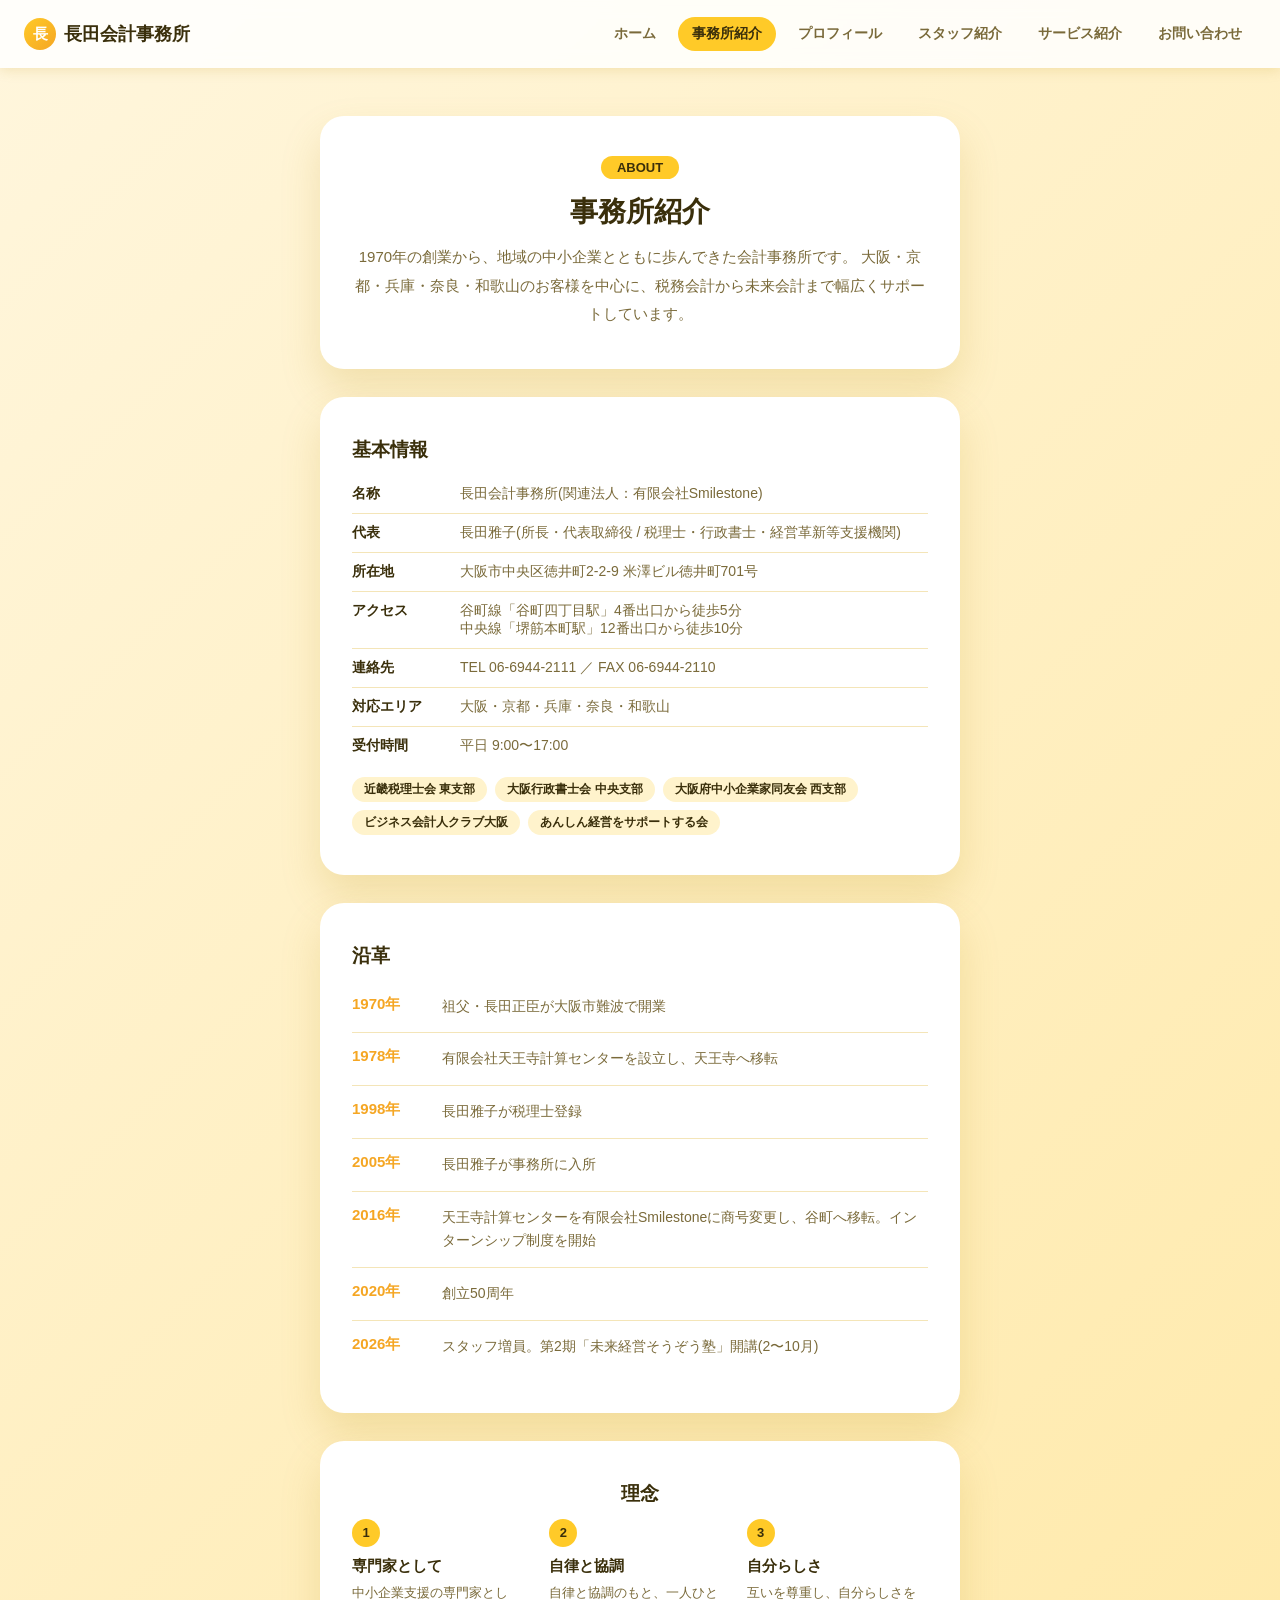
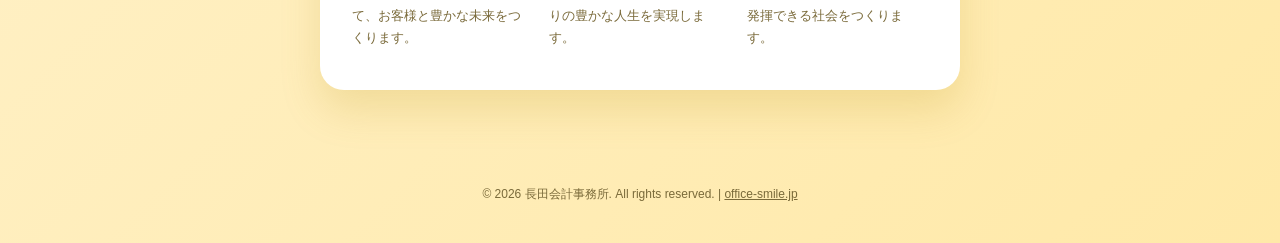
==== about.html @ bb773e4c "Expand site into full 長田会計事務所 corporate site Add company overview, history, and staff pages; replace" ====
<!DOCTYPE html>
<html lang="ja">
<head>
<meta charset="UTF-8">
<meta name="viewport" content="width=device-width, initial-scale=1.0">
<title>長田会計事務所 | 事務所紹介</title>
<link rel="stylesheet" href="style.css">
</head>
<body>

<header class="site-header">
  <a class="logo" href="index.html">
    <span class="logo-mark">長</span>
    長田会計事務所
  </a>
  <button class="nav-toggle" aria-label="メニューを開く" aria-expanded="false">
    <span></span><span></span><span></span>
  </button>
  <nav>
    <ul class="nav-links">
      <li><a href="index.html">ホーム</a></li>
      <li><a href="about.html" class="active">事務所紹介</a></li>
      <li><a href="profile.html">プロフィール</a></li>
      <li><a href="staff.html">スタッフ紹介</a></li>
      <li><a href="service.html">サービス紹介</a></li>
      <li><a href="contact.html">お問い合わせ</a></li>
    </ul>
  </nav>
</header>

<main class="page-main">

  <section class="card center">
    <span class="eyebrow">ABOUT</span>
    <h1 class="page-title">事務所紹介</h1>
    <p class="lead">
      1970年の創業から、地域の中小企業とともに歩んできた会計事務所です。
      大阪・京都・兵庫・奈良・和歌山のお客様を中心に、税務会計から未来会計まで幅広くサポートしています。
    </p>
  </section>

  <section class="card delay-1">
    <h2 class="page-title" style="font-size:19px;">基本情報</h2>
    <ul class="detail-list">
      <li><span class="label">名称</span><span class="value">長田会計事務所(関連法人：有限会社Smilestone)</span></li>
      <li><span class="label">代表</span><span class="value">長田雅子(所長・代表取締役 / 税理士・行政書士・経営革新等支援機関)</span></li>
      <li><span class="label">所在地</span><span class="value">大阪市中央区徳井町2-2-9 米澤ビル徳井町701号</span></li>
      <li><span class="label">アクセス</span><span class="value">谷町線「谷町四丁目駅」4番出口から徒歩5分<br>中央線「堺筋本町駅」12番出口から徒歩10分</span></li>
      <li><span class="label">連絡先</span><span class="value">TEL 06-6944-2111 ／ FAX 06-6944-2110</span></li>
      <li><span class="label">対応エリア</span><span class="value">大阪・京都・兵庫・奈良・和歌山</span></li>
      <li><span class="label">受付時間</span><span class="value">平日 9:00〜17:00</span></li>
    </ul>
    <div class="tag-row">
      <span class="tag">近畿税理士会 東支部</span>
      <span class="tag">大阪行政書士会 中央支部</span>
      <span class="tag">大阪府中小企業家同友会 西支部</span>
      <span class="tag">ビジネス会計人クラブ大阪</span>
      <span class="tag">あんしん経営をサポートする会</span>
    </div>
  </section>

  <section class="card delay-2">
    <h2 class="page-title" style="font-size:19px;">沿革</h2>
    <ul class="timeline">
      <li><span class="year">1970年</span><span class="event">祖父・長田正臣が大阪市難波で開業</span></li>
      <li><span class="year">1978年</span><span class="event">有限会社天王寺計算センターを設立し、天王寺へ移転</span></li>
      <li><span class="year">1998年</span><span class="event">長田雅子が税理士登録</span></li>
      <li><span class="year">2005年</span><span class="event">長田雅子が事務所に入所</span></li>
      <li><span class="year">2016年</span><span class="event">天王寺計算センターを有限会社Smilestoneに商号変更し、谷町へ移転。インターンシップ制度を開始</span></li>
      <li><span class="year">2020年</span><span class="event">創立50周年</span></li>
      <li><span class="year">2026年</span><span class="event">スタッフ増員。第2期「未来経営そうぞう塾」開講(2〜10月)</span></li>
    </ul>
  </section>

  <section class="card center delay-2">
    <h2 class="page-title" style="font-size:19px;">理念</h2>
    <div class="principle-grid">
      <div>
        <span class="num">1</span>
        <h4>専門家として</h4>
        <p>中小企業支援の専門家として、お客様と豊かな未来をつくります。</p>
      </div>
      <div>
        <span class="num">2</span>
        <h4>自律と協調</h4>
        <p>自律と協調のもと、一人ひとりの豊かな人生を実現します。</p>
      </div>
      <div>
        <span class="num">3</span>
        <h4>自分らしさ</h4>
        <p>互いを尊重し、自分らしさを発揮できる社会をつくります。</p>
      </div>
    </div>
  </section>

</main>

<footer class="site-footer">
  &copy; 2026 長田会計事務所. All rights reserved. |
  <a href="https://office-smile.jp/" target="_blank" rel="noopener noreferrer">office-smile.jp</a>
</footer>

<script src="script.js"></script>
</body>
</html>
---- style.css ----
:root {
  --yellow-base: #fff6dd;
  --yellow-accent: #ffca28;
  --yellow-accent-dark: #f5a623;
  --text-main: #3a2f0b;
  --text-sub: #7a6a3a;
  --card-bg: #ffffff;
  --shadow: rgba(180, 140, 0, 0.18);
  --header-h: 68px;
}

* {
  box-sizing: border-box;
}

html, body {
  margin: 0;
  padding: 0;
  min-height: 100%;
}

body {
  font-family: "Hiragino Kaku Gothic ProN", "Hiragino Sans", "Yu Gothic", Meiryo, sans-serif;
  background: linear-gradient(135deg, var(--yellow-base) 0%, #ffe9a8 100%);
  color: var(--text-main);
  min-height: 100vh;
}

a {
  color: inherit;
}

/* ---------- Header / Nav ---------- */

.site-header {
  position: sticky;
  top: 0;
  z-index: 100;
  height: var(--header-h);
  display: flex;
  align-items: center;
  justify-content: space-between;
  padding: 0 24px;
  background: rgba(255, 255, 255, 0.85);
  backdrop-filter: blur(8px);
  box-shadow: 0 2px 12px var(--shadow);
}

.logo {
  font-size: 18px;
  font-weight: 700;
  text-decoration: none;
  color: var(--text-main);
  display: flex;
  align-items: center;
  gap: 8px;
}

.logo .logo-mark {
  width: 32px;
  height: 32px;
  border-radius: 50%;
  background: linear-gradient(135deg, var(--yellow-accent), var(--yellow-accent-dark));
  color: #fff;
  display: flex;
  align-items: center;
  justify-content: center;
  font-size: 15px;
  font-weight: 800;
}

.nav-links {
  display: flex;
  gap: 8px;
  list-style: none;
  margin: 0;
  padding: 0;
}

.nav-links a {
  display: inline-block;
  text-decoration: none;
  font-size: 14px;
  font-weight: 600;
  color: var(--text-sub);
  padding: 8px 14px;
  border-radius: 999px;
  transition: background 0.2s ease, color 0.2s ease;
}

.nav-links a:hover,
.nav-links a.active {
  background: var(--yellow-accent);
  color: var(--text-main);
}

.nav-toggle {
  display: none;
  width: 40px;
  height: 40px;
  border: none;
  background: transparent;
  cursor: pointer;
  flex-direction: column;
  align-items: center;
  justify-content: center;
  gap: 5px;
}

.nav-toggle span {
  width: 22px;
  height: 2px;
  background: var(--text-main);
  border-radius: 2px;
  transition: transform 0.2s ease, opacity 0.2s ease;
}

@media (max-width: 720px) {
  .nav-toggle {
    display: flex;
  }

  .nav-links {
    position: fixed;
    top: var(--header-h);
    left: 0;
    right: 0;
    flex-direction: column;
    background: #fff;
    padding: 12px 20px 20px;
    box-shadow: 0 12px 20px var(--shadow);
    transform: translateY(-12px);
    opacity: 0;
    pointer-events: none;
    transition: transform 0.2s ease, opacity 0.2s ease;
  }

  .nav-links.open {
    transform: translateY(0);
    opacity: 1;
    pointer-events: auto;
  }

  .nav-links a {
    padding: 12px 14px;
  }
}

/* ---------- Layout ---------- */

.page-main {
  display: flex;
  flex-direction: column;
  align-items: center;
  padding: 48px 20px 72px;
  gap: 28px;
}

.card {
  background: var(--card-bg);
  max-width: 640px;
  width: 100%;
  border-radius: 24px;
  padding: 40px 32px;
  box-shadow: 0 20px 40px var(--shadow);
  opacity: 0;
  transform: translateY(24px);
  animation: fadeInUp 0.9s ease forwards;
}

.card.center {
  text-align: center;
}

.card.delay-1 { animation-delay: 0.1s; }
.card.delay-2 { animation-delay: 0.25s; }
.card.delay-3 { animation-delay: 0.4s; }

.eyebrow {
  display: inline-block;
  font-size: 13px;
  font-weight: 700;
  color: var(--text-main);
  background: var(--yellow-accent);
  padding: 4px 16px;
  border-radius: 999px;
  margin-bottom: 14px;
}

.page-title {
  font-size: 28px;
  font-weight: 800;
  margin: 0 0 12px;
}

.lead {
  font-size: 15px;
  line-height: 1.9;
  color: var(--text-sub);
  margin: 0;
}

.divider {
  height: 1px;
  background: linear-gradient(to right, transparent, var(--yellow-accent), transparent);
  margin: 24px 0;
}

/* ---------- Buttons ---------- */

.btn {
  display: inline-flex;
  align-items: center;
  gap: 8px;
  background: var(--yellow-accent-dark);
  color: #fff;
  text-decoration: none;
  font-weight: 600;
  font-size: 14px;
  padding: 12px 28px;
  border-radius: 999px;
  border: none;
  cursor: pointer;
  transition: transform 0.2s ease, box-shadow 0.2s ease, background 0.2s ease;
}

.btn:hover,
.btn:focus-visible {
  background: #e08e00;
  transform: translateY(-2px);
  box-shadow: 0 10px 20px var(--shadow);
}

.btn.secondary {
  background: #fff;
  color: var(--text-main);
  border: 2px solid var(--yellow-accent);
}

.btn.secondary:hover {
  background: var(--yellow-accent);
}

/* ---------- Grid cards (service / highlight) ---------- */

.grid {
  display: grid;
  grid-template-columns: repeat(3, 1fr);
  gap: 20px;
  max-width: 960px;
  width: 100%;
}

@media (max-width: 860px) {
  .grid {
    grid-template-columns: 1fr;
  }
}

.grid .card {
  padding: 28px 24px;
}

.grid-icon {
  width: 52px;
  height: 52px;
  border-radius: 16px;
  background: linear-gradient(135deg, var(--yellow-accent), var(--yellow-accent-dark));
  display: flex;
  align-items: center;
  justify-content: center;
  font-size: 24px;
  margin-bottom: 16px;
}

.grid h3 {
  margin: 0 0 8px;
  font-size: 17px;
}

.grid p {
  margin: 0;
  font-size: 14px;
  line-height: 1.8;
  color: var(--text-sub);
}

/* ---------- Profile page ---------- */

.avatar {
  width: 120px;
  height: 120px;
  border-radius: 50%;
  margin: 0 auto 20px;
  background: linear-gradient(135deg, var(--yellow-accent), var(--yellow-accent-dark));
  display: flex;
  align-items: center;
  justify-content: center;
  font-size: 48px;
  font-weight: bold;
  color: #fff;
  box-shadow: 0 8px 18px var(--shadow);
}

.name {
  font-size: 26px;
  font-weight: 700;
  margin: 0 0 4px;
}

.role-badge {
  display: inline-block;
  font-size: 14px;
  font-weight: 600;
  color: var(--text-main);
  background: var(--yellow-accent);
  padding: 4px 16px;
  border-radius: 999px;
  margin-bottom: 20px;
}

.bio-text {
  font-size: 15px;
  line-height: 1.8;
  color: var(--text-sub);
  text-align: left;
  margin: 0;
}

.detail-list {
  text-align: left;
  margin: 0;
  padding: 0;
  list-style: none;
}

.detail-list li {
  display: flex;
  gap: 12px;
  padding: 10px 0;
  border-bottom: 1px solid #f4e5b8;
  font-size: 14px;
}

.detail-list li:last-child {
  border-bottom: none;
}

.detail-list .label {
  flex: 0 0 96px;
  font-weight: 700;
  color: var(--text-main);
}

.detail-list .value {
  color: var(--text-sub);
}

/* ---------- Contact page ---------- */

.form-group {
  text-align: left;
  margin-bottom: 18px;
}

.form-group label {
  display: block;
  font-size: 13px;
  font-weight: 700;
  margin-bottom: 6px;
  color: var(--text-main);
}

.form-group input,
.form-group textarea {
  width: 100%;
  font-family: inherit;
  font-size: 14px;
  padding: 12px 14px;
  border-radius: 12px;
  border: 1px solid #f0dfa4;
  background: #fffdf5;
  color: var(--text-main);
  resize: vertical;
}

.form-group input:focus,
.form-group textarea:focus {
  outline: none;
  border-color: var(--yellow-accent-dark);
  box-shadow: 0 0 0 3px rgba(245, 166, 35, 0.18);
}

.contact-info {
  text-align: left;
  margin: 0;
  padding: 0;
  list-style: none;
}

.contact-info li {
  display: flex;
  gap: 10px;
  align-items: center;
  padding: 8px 0;
  font-size: 14px;
  color: var(--text-sub);
}

.form-note {
  font-size: 12px;
  color: var(--text-sub);
  margin-top: 8px;
}

/* ---------- Timeline (history) ---------- */

.timeline {
  list-style: none;
  margin: 0;
  padding: 0;
  text-align: left;
}

.timeline li {
  display: flex;
  gap: 18px;
  padding: 14px 0;
  border-bottom: 1px solid #f4e5b8;
}

.timeline li:last-child {
  border-bottom: none;
}

.timeline .year {
  flex: 0 0 72px;
  font-weight: 800;
  color: var(--yellow-accent-dark);
  font-size: 15px;
}

.timeline .event {
  font-size: 14px;
  color: var(--text-sub);
  line-height: 1.7;
}

/* ---------- Principle cards ---------- */

.principle-grid {
  display: grid;
  grid-template-columns: repeat(3, 1fr);
  gap: 16px;
  text-align: left;
}

@media (max-width: 860px) {
  .principle-grid {
    grid-template-columns: 1fr;
  }
}

.principle-grid .num {
  display: inline-flex;
  align-items: center;
  justify-content: center;
  width: 28px;
  height: 28px;
  border-radius: 50%;
  background: var(--yellow-accent);
  font-weight: 800;
  font-size: 13px;
  margin-bottom: 10px;
}

.principle-grid h4 {
  margin: 0 0 6px;
  font-size: 15px;
}

.principle-grid p {
  margin: 0;
  font-size: 13px;
  line-height: 1.75;
  color: var(--text-sub);
}

/* ---------- Staff cards ---------- */

.staff-card {
  text-align: left;
}

.staff-card .staff-avatar {
  width: 64px;
  height: 64px;
  border-radius: 50%;
  background: linear-gradient(135deg, var(--yellow-accent), var(--yellow-accent-dark));
  color: #fff;
  display: flex;
  align-items: center;
  justify-content: center;
  font-size: 24px;
  font-weight: 800;
  margin-bottom: 14px;
}

.staff-card h3 {
  margin: 0 0 2px;
  font-size: 16px;
}

.staff-card .staff-role {
  font-size: 12px;
  color: var(--yellow-accent-dark);
  font-weight: 700;
  margin-bottom: 10px;
}

.staff-card .staff-quals {
  font-size: 12.5px;
  color: var(--text-sub);
  line-height: 1.7;
  margin: 0;
}

/* ---------- Service table ---------- */

.service-table {
  width: 100%;
  border-collapse: collapse;
  text-align: left;
  font-size: 13.5px;
}

.service-table th,
.service-table td {
  padding: 12px 10px;
  border-bottom: 1px solid #f4e5b8;
  vertical-align: top;
}

.service-table th {
  color: var(--text-main);
  font-size: 12px;
  font-weight: 700;
}

.service-table td {
  color: var(--text-sub);
  line-height: 1.7;
}

.service-table tr:last-child td {
  border-bottom: none;
}

@media (max-width: 640px) {
  .service-table {
    display: block;
  }
  .service-table thead {
    display: none;
  }
  .service-table tbody,
  .service-table tr,
  .service-table td {
    display: block;
    width: 100%;
  }
  .service-table tr {
    padding: 12px 0;
    border-bottom: 1px solid #f4e5b8;
  }
  .service-table td {
    border-bottom: none;
    padding: 4px 0;
  }
  .service-table td::before {
    content: attr(data-label);
    display: block;
    font-size: 11px;
    font-weight: 700;
    color: var(--yellow-accent-dark);
    margin-bottom: 2px;
  }
}

/* ---------- Tag pills ---------- */

.tag-row {
  display: flex;
  flex-wrap: wrap;
  gap: 8px;
  margin: 12px 0 0;
}

.tag {
  font-size: 12px;
  font-weight: 600;
  color: var(--text-main);
  background: #fff3cc;
  padding: 4px 12px;
  border-radius: 999px;
}

/* ---------- Footer ---------- */

.site-footer {
  text-align: center;
  padding: 24px 20px 40px;
  font-size: 12px;
  color: var(--text-sub);
}

/* ---------- Animations ---------- */

@keyframes fadeInUp {
  from {
    opacity: 0;
    transform: translateY(20px);
  }
  to {
    opacity: 1;
    transform: translateY(0);
  }
}

@keyframes fadeIn {
  from { opacity: 0; }
  to { opacity: 1; }
}

@media (max-width: 480px) {
  .card {
    padding: 30px 22px;
    border-radius: 18px;
  }

  .page-title {
    font-size: 23px;
  }

  .avatar {
    width: 96px;
    height: 96px;
    font-size: 38px;
  }
}
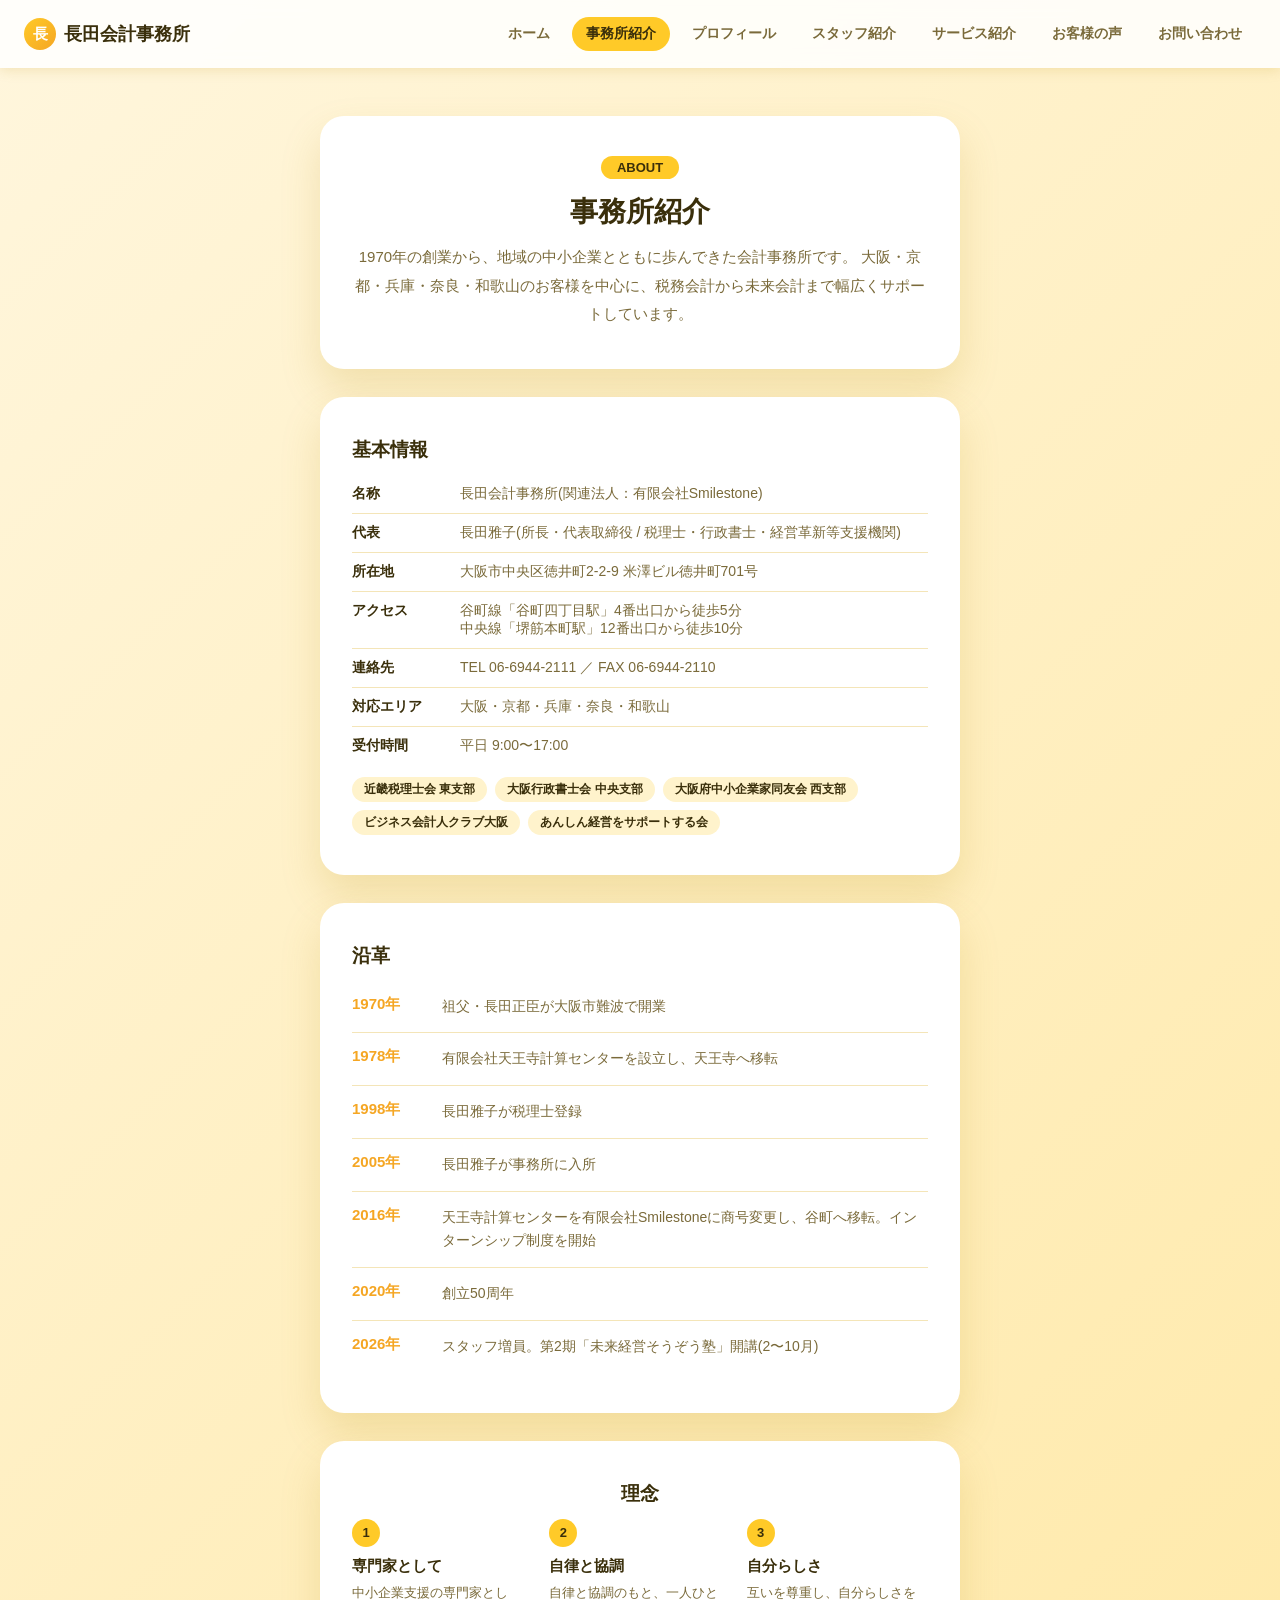
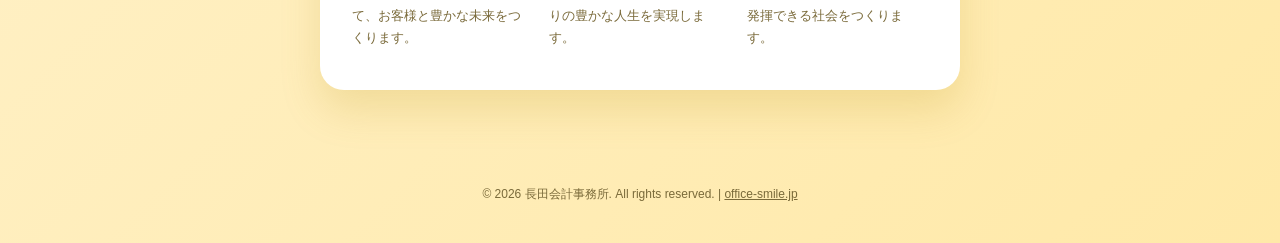
==== commit f85d268a: "Improve site navigation toward 未来会計 and add customer voice page - Promote 未来会計 to the top of the ser" ====
--- a/about.html
+++ b/about.html
@@ -23,6 +23,7 @@
       <li><a href="profile.html">プロフィール</a></li>
       <li><a href="staff.html">スタッフ紹介</a></li>
       <li><a href="service.html">サービス紹介</a></li>
+      <li><a href="voice.html">お客様の声</a></li>
       <li><a href="contact.html">お問い合わせ</a></li>
     </ul>
   </nav>
--- a/style.css
+++ b/style.css
@@ -605,6 +605,94 @@
   border-radius: 999px;
 }
 
+.tag.on-card {
+  display: inline-block;
+  margin-top: 10px;
+}
+
+/* ---------- Tag filter ---------- */
+
+.tag-filter {
+  display: flex;
+  flex-wrap: wrap;
+  justify-content: center;
+  gap: 10px;
+  max-width: 800px;
+  width: 100%;
+}
+
+.tag-filter button {
+  font-family: inherit;
+  font-size: 13px;
+  font-weight: 700;
+  color: var(--text-sub);
+  background: #fff;
+  border: 2px solid #f0dfa4;
+  padding: 8px 18px;
+  border-radius: 999px;
+  cursor: pointer;
+  transition: background 0.2s ease, color 0.2s ease, border-color 0.2s ease;
+}
+
+.tag-filter button:hover {
+  border-color: var(--yellow-accent);
+}
+
+.tag-filter button.active {
+  background: var(--yellow-accent-dark);
+  border-color: var(--yellow-accent-dark);
+  color: #fff;
+}
+
+.grid .card[hidden] {
+  display: none;
+}
+
+.grid.category-grid {
+  align-items: start;
+}
+
+/* ---------- Voice / testimonial cards ---------- */
+
+.voice-card {
+  text-align: left;
+}
+
+.voice-card .voice-quote {
+  font-size: 14px;
+  line-height: 1.85;
+  color: var(--text-sub);
+  margin: 0 0 14px;
+}
+
+.voice-card .voice-quote::before {
+  content: "“";
+  font-size: 22px;
+  color: var(--yellow-accent-dark);
+  font-weight: 800;
+  margin-right: 2px;
+}
+
+.voice-card .voice-meta {
+  display: flex;
+  align-items: center;
+  gap: 10px;
+  font-size: 12.5px;
+  color: var(--text-main);
+  font-weight: 700;
+}
+
+.voice-card .voice-icon {
+  width: 36px;
+  height: 36px;
+  border-radius: 50%;
+  background: linear-gradient(135deg, var(--yellow-accent), var(--yellow-accent-dark));
+  display: flex;
+  align-items: center;
+  justify-content: center;
+  font-size: 16px;
+}
+
 /* ---------- Footer ---------- */
 
 .site-footer {
